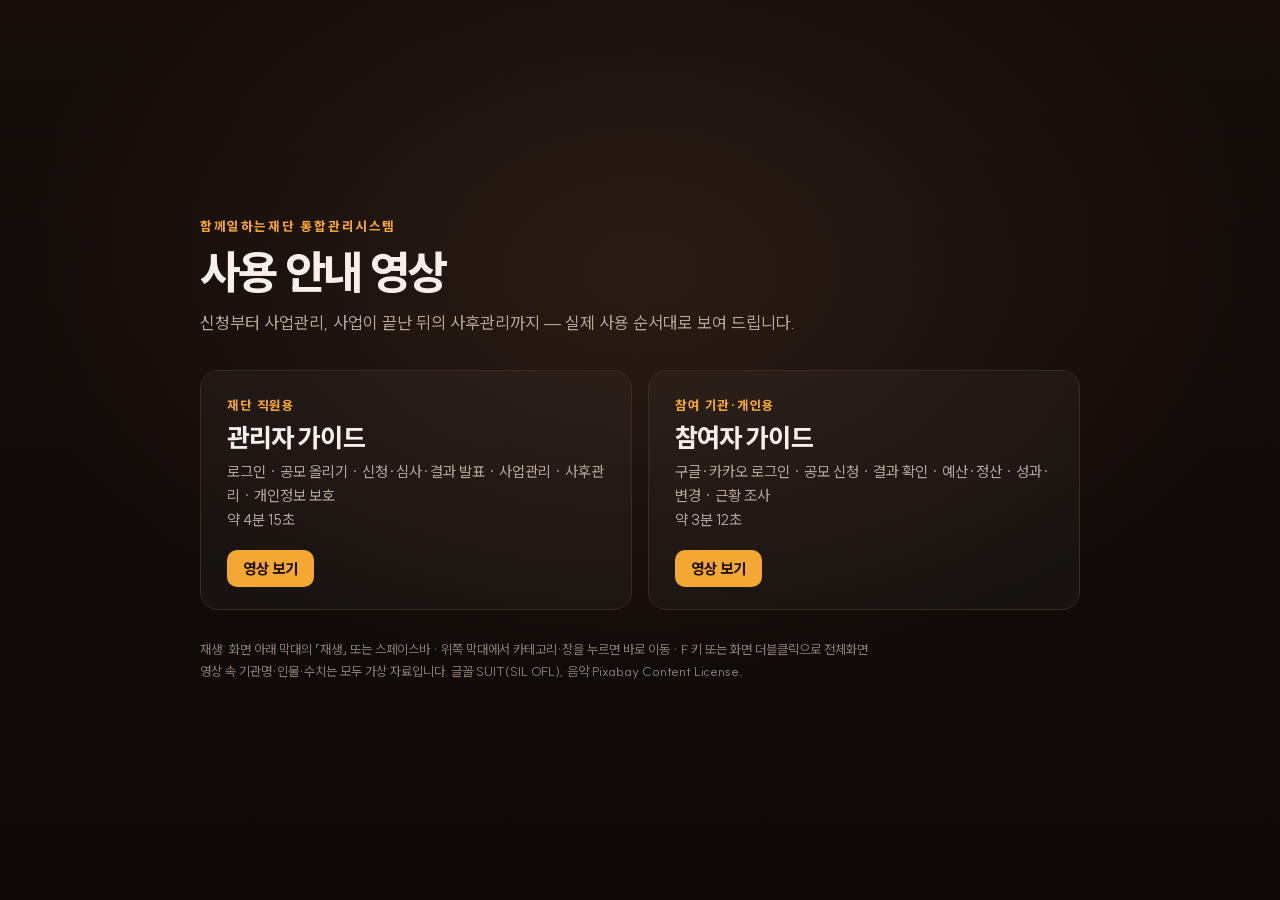
==== index.html @ 9602a455 "통합관리시스템 사용 안내 영상(관리자·참여자) HTML 공개본 Co-Authored-By: Claude Opus 5.5 <noreply@anthropic.com>" ====
<!doctype html>
<html lang="ko"><head><meta charset="utf-8"><meta name="viewport" content="width=device-width,initial-scale=1">
<title>통합관리시스템 사용 안내 영상</title>
<meta name="description" content="함께일하는재단 통합관리시스템 관리자·참여자 사용 안내 영상">
<style>
@font-face{font-family:'SUIT';font-weight:100 900;src:url('fonts/SUIT-Variable.woff2') format('woff2-variations'),url('fonts/SUIT-Variable.woff2') format('woff2')}
*{box-sizing:border-box}
body{margin:0;min-height:100vh;background:radial-gradient(900px 600px at 50% 30%,#2a1c14,rgba(42,28,20,0) 70%),linear-gradient(180deg,#140d0a,#0e0907);color:#F7EFE8;font-family:'SUIT',sans-serif;display:flex;align-items:center;justify-content:center;padding:40px 16px}
main{width:100%;max-width:880px}
.kick{color:#F5A733;font-weight:800;letter-spacing:.2em;font-size:13px}
h1{font-size:clamp(30px,5vw,46px);font-weight:800;letter-spacing:-.045em;margin:10px 0 8px}
p.lead{color:#b9a99c;font-size:17px;line-height:1.6;margin:0 0 34px}
.grid{display:grid;grid-template-columns:repeat(auto-fit,minmax(260px,1fr));gap:16px}
a.card{display:block;text-decoration:none;color:inherit;background:rgba(255,255,255,.03);border:1px solid #3a2a22;border-radius:18px;padding:26px 26px 22px;transition:border-color .2s,transform .2s}
a.card:hover{border-color:#F5A733;transform:translateY(-2px)}
.card .t{font-size:13px;font-weight:800;color:#F5A733;letter-spacing:.12em}
.card h2{font-size:26px;font-weight:800;letter-spacing:-.035em;margin:8px 0 6px}
.card .d{color:#b9a99c;font-size:15px;line-height:1.6}
.card .go{margin-top:18px;display:inline-block;background:#F5A733;color:#1d1206;font-weight:800;border-radius:10px;padding:9px 16px;font-size:15px}
.note{margin-top:28px;color:#8f7e72;font-size:13px;line-height:1.7}
</style></head>
<body><main>
<div class="kick">함께일하는재단 통합관리시스템</div>
<h1>사용 안내 영상</h1>
<p class="lead">신청부터 사업관리, 사업이 끝난 뒤의 사후관리까지 — 실제 사용 순서대로 보여 드립니다.</p>
<div class="grid">
<a class="card" href="admin.html"><div class="t">재단 직원용</div><h2>관리자 가이드</h2><div class="d">로그인 · 공모 올리기 · 신청·심사·결과 발표 · 사업관리 · 사후관리 · 개인정보 보호<br>약 4분 15초</div><span class="go">영상 보기</span></a>
<a class="card" href="participant.html"><div class="t">참여 기관·개인용</div><h2>참여자 가이드</h2><div class="d">구글·카카오 로그인 · 공모 신청 · 결과 확인 · 예산·정산 · 성과·변경 · 근황 조사<br>약 3분 12초</div><span class="go">영상 보기</span></a>
</div>
<div class="note">재생: 화면 아래 막대의 「재생」 또는 스페이스바 · 위쪽 막대에서 카테고리·장을 누르면 바로 이동 · F 키 또는 화면 더블클릭으로 전체화면<br>영상 속 기관명·인물·수치는 모두 가상 자료입니다. 글꼴 SUIT(SIL OFL), 음악 Pixabay Content License.</div>
</main></body></html>
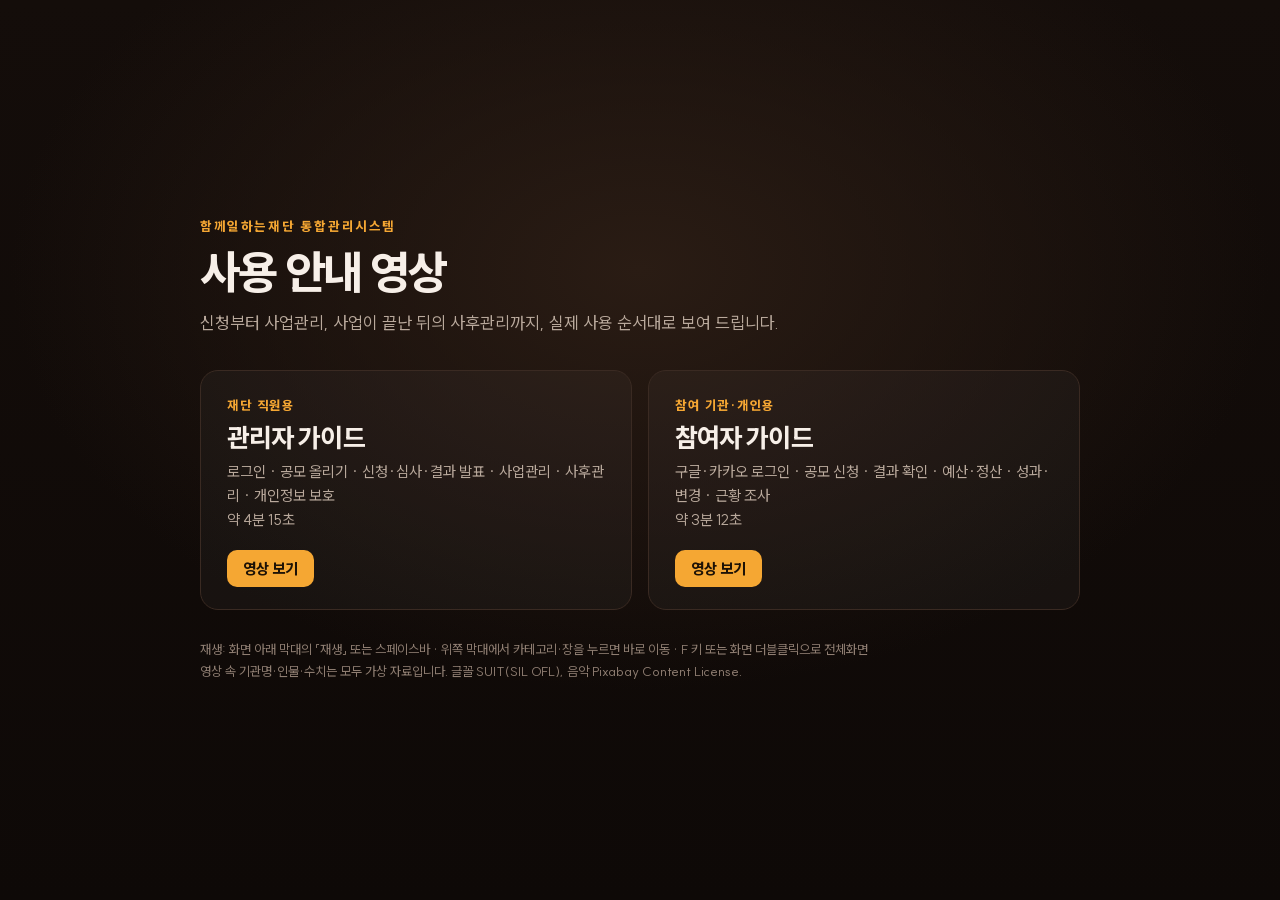
==== commit f6fe7850: "첫 화면 문구 기호 정리(SUIT에 없는 줄표 제거) Co-Authored-By: Claude Opus 5.5 <noreply@anthropic.com>" ====
--- a/index.html
+++ b/index.html
@@ -22,7 +22,7 @@
 <body><main>
 <div class="kick">함께일하는재단 통합관리시스템</div>
 <h1>사용 안내 영상</h1>
-<p class="lead">신청부터 사업관리, 사업이 끝난 뒤의 사후관리까지 — 실제 사용 순서대로 보여 드립니다.</p>
+<p class="lead">신청부터 사업관리, 사업이 끝난 뒤의 사후관리까지, 실제 사용 순서대로 보여 드립니다.</p>
 <div class="grid">
 <a class="card" href="admin.html"><div class="t">재단 직원용</div><h2>관리자 가이드</h2><div class="d">로그인 · 공모 올리기 · 신청·심사·결과 발표 · 사업관리 · 사후관리 · 개인정보 보호<br>약 4분 15초</div><span class="go">영상 보기</span></a>
 <a class="card" href="participant.html"><div class="t">참여 기관·개인용</div><h2>참여자 가이드</h2><div class="d">구글·카카오 로그인 · 공모 신청 · 결과 확인 · 예산·정산 · 성과·변경 · 근황 조사<br>약 3분 12초</div><span class="go">영상 보기</span></a>
